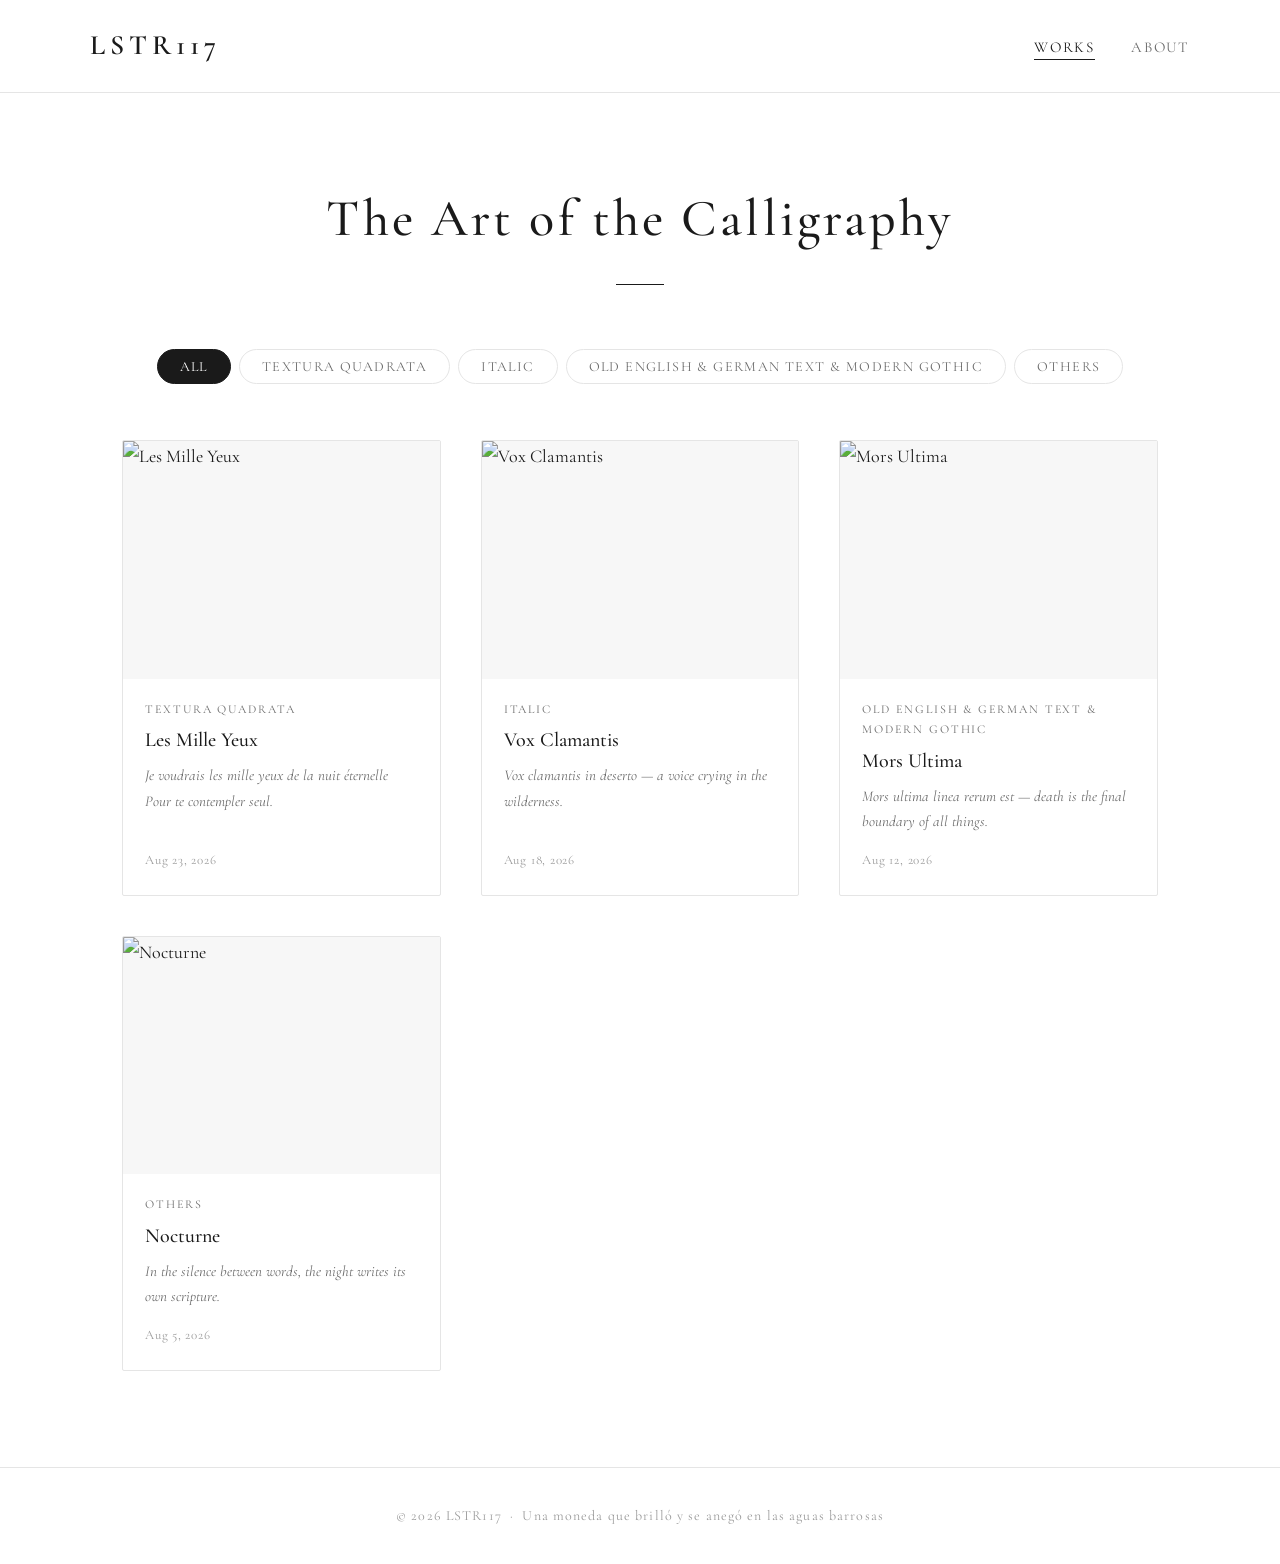
==== index.html @ da309980 "Add files via upload" ====
<!DOCTYPE html>
<html lang="en">
<head>
  <meta charset="UTF-8" />
  <meta name="viewport" content="width=device-width, initial-scale=1.0" />
  <title>LSTR117 — Gothic Calligraphy Portfolio</title>
  <meta name="description" content="LSTR117 — A personal portfolio of English gothic calligraphy: Textura Quadrata, Italic, Old English, and modern gothic scripts." />

  <!-- Google Fonts -->
  <link rel="preconnect" href="https://fonts.googleapis.com" />
  <link rel="preconnect" href="https://fonts.gstatic.com" crossorigin />
  <link href="https://fonts.googleapis.com/css2?family=Unifray:wght@400;500;600&family=Cormorant+Garamond:ital,wght@0,400;0,500;0,600;1,400;1,500&family=Noto+Serif+SC:wght@400;500;600&display=swap" rel="stylesheet" />

  <link rel="stylesheet" href="css/style.css" />
</head>
<body>

  <!-- Header -->
  <header class="site-header">
    <div class="container nav">
      <a href="index.html" class="logo">LSTR117</a>
      <ul class="nav-links">
        <li><a href="index.html" class="active">Works</a></li>
        <li><a href="about.html">About</a></li>
      </ul>
    </div>
  </header>

  <!-- Hero -->
  <section class="hero">
    <div class="container">
      <h1>The Art of the Calligraphy</h1>
      <div class="divider"></div>
    </div>
  </section>

  <!-- Gallery -->
  <main class="container">
    <div class="filter-bar" id="filterBar"><!-- filter buttons injected by JS --></div>
    <div class="gallery" id="gallery"><!-- work cards injected by JS --></div>
    <div class="empty" id="emptyState" style="display:none;">No works in this category yet.</div>
  </main>

  <!-- Modal -->
  <div class="modal-overlay" id="modalOverlay">
    <div class="modal" id="modal"><!-- detail content injected by JS --></div>
  </div>

  <!-- Footer -->
  <footer class="site-footer">
    <div class="container">
      © <span id="year"></span> LSTR117 &nbsp;·&nbsp; Una moneda que brilló y se anegó en las aguas barrosas
    </div>
  </footer>

  <script src="js/works.js"></script>
  <script src="js/main.js"></script>
</body>
</html>
---- css/style.css ----
/* ============================================================
 *  LSTR512 — Minimal Portfolio
 *  White base, black lines
 * ============================================================ */

:root {
  --bg: #ffffff;
  --bg-card: #ffffff;
  --bg-elev: #fafafa;
  --ink: #1a1a1a;
  --ink-soft: #6b6b6b;
  --ink-dim: #9a9a9a;
  --line: #e5e5e5;
  --line-strong: #1a1a1a;
  --accent: #1a1a1a;
  --shadow: none;
  --logo-font: "Unifray", "Cormorant Garamond", Georgia, serif;
  --serif: "Cormorant Garamond", "Noto Serif SC", Georgia, serif;
}

* { margin: 0; padding: 0; box-sizing: border-box; }

html { scroll-behavior: smooth; }

body {
  background: var(--bg);
  color: var(--ink);
  font-family: var(--serif);
  line-height: 1.7;
  font-size: 18px;
  -webkit-font-smoothing: antialiased;
}

a { color: inherit; text-decoration: none; }

img { max-width: 100%; display: block; }

.container {
  max-width: 1100px;
  margin: 0 auto;
  padding: 0 32px;
}

/* ---------- Header ---------- */
.site-header {
  border-bottom: 1px solid var(--line);
  position: sticky;
  top: 0;
  z-index: 50;
  background: rgba(255, 255, 255, 0.95);
}

.nav {
  display: flex;
  align-items: center;
  justify-content: space-between;
  padding: 22px 0;
}

.logo {
  font-family: var(--logo-font);
  font-size: 28px;
  font-weight: 600;
  letter-spacing: 0.18em;
  color: var(--ink);
}

.nav-links {
  display: flex;
  gap: 36px;
  list-style: none;
}

.nav-links a {
  font-size: 15px;
  letter-spacing: 0.12em;
  text-transform: uppercase;
  color: var(--ink-soft);
  position: relative;
  padding-bottom: 4px;
  transition: color 0.25s;
}

.nav-links a:hover,
.nav-links a.active { color: var(--ink); }

.nav-links a.active::after {
  content: "";
  position: absolute;
  left: 0; bottom: 0;
  width: 100%;
  height: 1px;
  background: var(--ink);
}

/* ---------- Hero ---------- */
.hero {
  text-align: center;
  padding: 96px 0 64px;
}

.hero h1 {
  font-family: var(--logo-font);
  font-size: 52px;
  font-weight: 500;
  letter-spacing: 0.06em;
  line-height: 1.15;
  color: var(--ink);
}

.hero .divider {
  width: 48px;
  height: 1px;
  background: var(--ink);
  margin: 36px auto 0;
}

/* ---------- Filter bar ---------- */
.filter-bar {
  display: flex;
  justify-content: center;
  flex-wrap: wrap;
  gap: 8px;
  margin: 0 0 56px;
}

.filter-btn {
  border: 1px solid var(--line);
  background: transparent;
  font-family: var(--serif);
  font-size: 14px;
  letter-spacing: 0.1em;
  text-transform: uppercase;
  color: var(--ink-soft);
  padding: 8px 22px;
  border-radius: 999px;
  cursor: pointer;
  transition: all 0.25s;
}

.filter-btn:hover { color: var(--ink); border-color: var(--ink); }

.filter-btn.active {
  background: var(--ink);
  color: var(--bg);
  border-color: var(--ink);
}

/* ---------- Gallery ---------- */
.gallery {
  display: grid;
  grid-template-columns: repeat(auto-fill, minmax(300px, 1fr));
  gap: 40px;
  padding-bottom: 96px;
}

.work-card {
  background: var(--bg-card);
  border: 1px solid var(--line);
  border-radius: 2px;
  overflow: hidden;
  cursor: pointer;
  transition: border-color 0.3s ease;
  display: flex;
  flex-direction: column;
}

.work-card:hover {
  border-color: var(--ink);
}

.work-card .thumb {
  aspect-ratio: 4 / 3;
  background: #f7f7f7;
  overflow: hidden;
}

.work-card .thumb img {
  width: 100%;
  height: 100%;
  object-fit: cover;
}

.work-card .meta {
  padding: 20px 22px 24px;
  flex: 1;
  display: flex;
  flex-direction: column;
}

.work-card .tag {
  font-size: 12px;
  letter-spacing: 0.16em;
  text-transform: uppercase;
  color: var(--ink-soft);
  margin-bottom: 8px;
}

.work-card h3 {
  font-size: 20px;
  font-weight: 500;
  line-height: 1.3;
  margin-bottom: 10px;
  color: var(--ink);
}

.work-card .excerpt {
  color: var(--ink-soft);
  font-size: 15px;
  font-style: italic;
  display: -webkit-box;
  -webkit-line-clamp: 2;
  -webkit-box-orient: vertical;
  overflow: hidden;
}

.work-card .date {
  margin-top: auto;
  padding-top: 14px;
  font-size: 13px;
  color: var(--ink-dim);
  letter-spacing: 0.06em;
}

/* ---------- Modal ---------- */
.modal-overlay {
  position: fixed;
  inset: 0;
  background: rgba(0, 0, 0, 0.5);
  display: none;
  align-items: flex-start;
  justify-content: center;
  padding: 48px 24px;
  z-index: 100;
  overflow-y: auto;
}

.modal-overlay.open { display: flex; }

.modal {
  background: var(--bg-card);
  max-width: 920px;
  width: 100%;
  border-radius: 2px;
  position: relative;
  border: 1px solid var(--line);
  animation: rise 0.3s ease;
}

@keyframes rise {
  from { opacity: 0; transform: translateY(12px); }
  to { opacity: 1; transform: translateY(0); }
}

.modal-close {
  position: absolute;
  top: 16px; right: 18px;
  background: #fff;
  border: 1px solid var(--line);
  width: 36px; height: 36px;
  border-radius: 50%;
  font-size: 18px;
  cursor: pointer;
  color: var(--ink);
  display: flex;
  align-items: center;
  justify-content: center;
  z-index: 5;
  transition: all 0.2s;
}

.modal-close:hover { background: var(--ink); color: #fff; }

.modal-image {
  width: 100%;
  max-height: 70vh;
  object-fit: contain;
  background: #f7f7f7;
}

.modal-body { padding: 40px 48px 52px; }

.modal-body .tag {
  font-size: 12px;
  letter-spacing: 0.16em;
  text-transform: uppercase;
  color: var(--ink-soft);
}

.modal-body h2 {
  font-family: var(--logo-font);
  font-size: 32px;
  font-weight: 500;
  margin: 8px 0 6px;
  line-height: 1.2;
  color: var(--ink);
}

.modal-body .date {
  font-size: 14px;
  color: var(--ink-dim);
  letter-spacing: 0.06em;
  margin-bottom: 28px;
}

.modal-body .section-label {
  font-size: 12px;
  letter-spacing: 0.18em;
  text-transform: uppercase;
  color: var(--ink-soft);
  margin-bottom: 8px;
  display: flex;
  align-items: center;
  gap: 10px;
}

.modal-body .section-label::after {
  content: "";
  flex: 1;
  height: 1px;
  background: var(--line);
}

.modal-body .english-text {
  font-size: 20px;
  font-style: italic;
  line-height: 1.7;
  margin-bottom: 32px;
  color: var(--ink);
}

.modal-body .materials {
  font-size: 16px;
  color: var(--ink-soft);
  margin-bottom: 32px;
}

.modal-body .thoughts {
  font-size: 17px;
  line-height: 1.8;
  color: var(--ink);
}

/* ---------- About page ---------- */
.about {
  padding: 80px 0 120px;
}

.about-single {
  max-width: 680px;
  margin: 0 auto;
  text-align: center;
}

.about-text h1 {
  font-family: var(--logo-font);
  font-size: 40px;
  font-weight: 500;
  margin-bottom: 8px;
  color: var(--ink);
}

.about-text .role {
  font-size: 17px;
  color: var(--ink-soft);
  font-style: italic;
  letter-spacing: 0.08em;
  margin-bottom: 32px;
}

.about-text p {
  margin-bottom: 22px;
  font-size: 17px;
  line-height: 1.8;
  color: var(--ink);
}

.about-text .contact {
  margin-top: 36px;
  padding-top: 28px;
  border-top: 1px solid var(--line);
}

.about-text .contact-label {
  font-size: 12px;
  letter-spacing: 0.18em;
  text-transform: uppercase;
  color: var(--ink-soft);
  margin-bottom: 10px;
}

.about-text .contact a {
  display: inline-block;
  margin-right: 28px;
  border-bottom: 1px solid var(--line);
  padding-bottom: 3px;
  transition: border-color 0.25s, color 0.25s;
}

.about-text .contact a:hover {
  border-color: var(--ink);
  color: var(--ink);
}

/* ---------- Footer ---------- */
.site-footer {
  border-top: 1px solid var(--line);
  padding: 36px 0;
  text-align: center;
  font-size: 14px;
  color: var(--ink-dim);
  letter-spacing: 0.08em;
}

/* ---------- Empty state ---------- */
.empty {
  text-align: center;
  padding: 80px 0;
  color: var(--ink-soft);
  font-style: italic;
}

/* ---------- Responsive ---------- */
@media (max-width: 760px) {
  .container { padding: 0 20px; }
  .hero { padding: 64px 0 40px; }
  .hero h1 { font-size: 34px; }
  .nav-links { gap: 22px; }
  .nav-links a { font-size: 13px; }
  .gallery { grid-template-columns: 1fr; gap: 28px; }
  .modal-body { padding: 28px 24px 40px; }
  .modal-body h2 { font-size: 24px; }
  .modal-body .english-text { font-size: 17px; }
  .about-text h1 { font-size: 30px; }
}
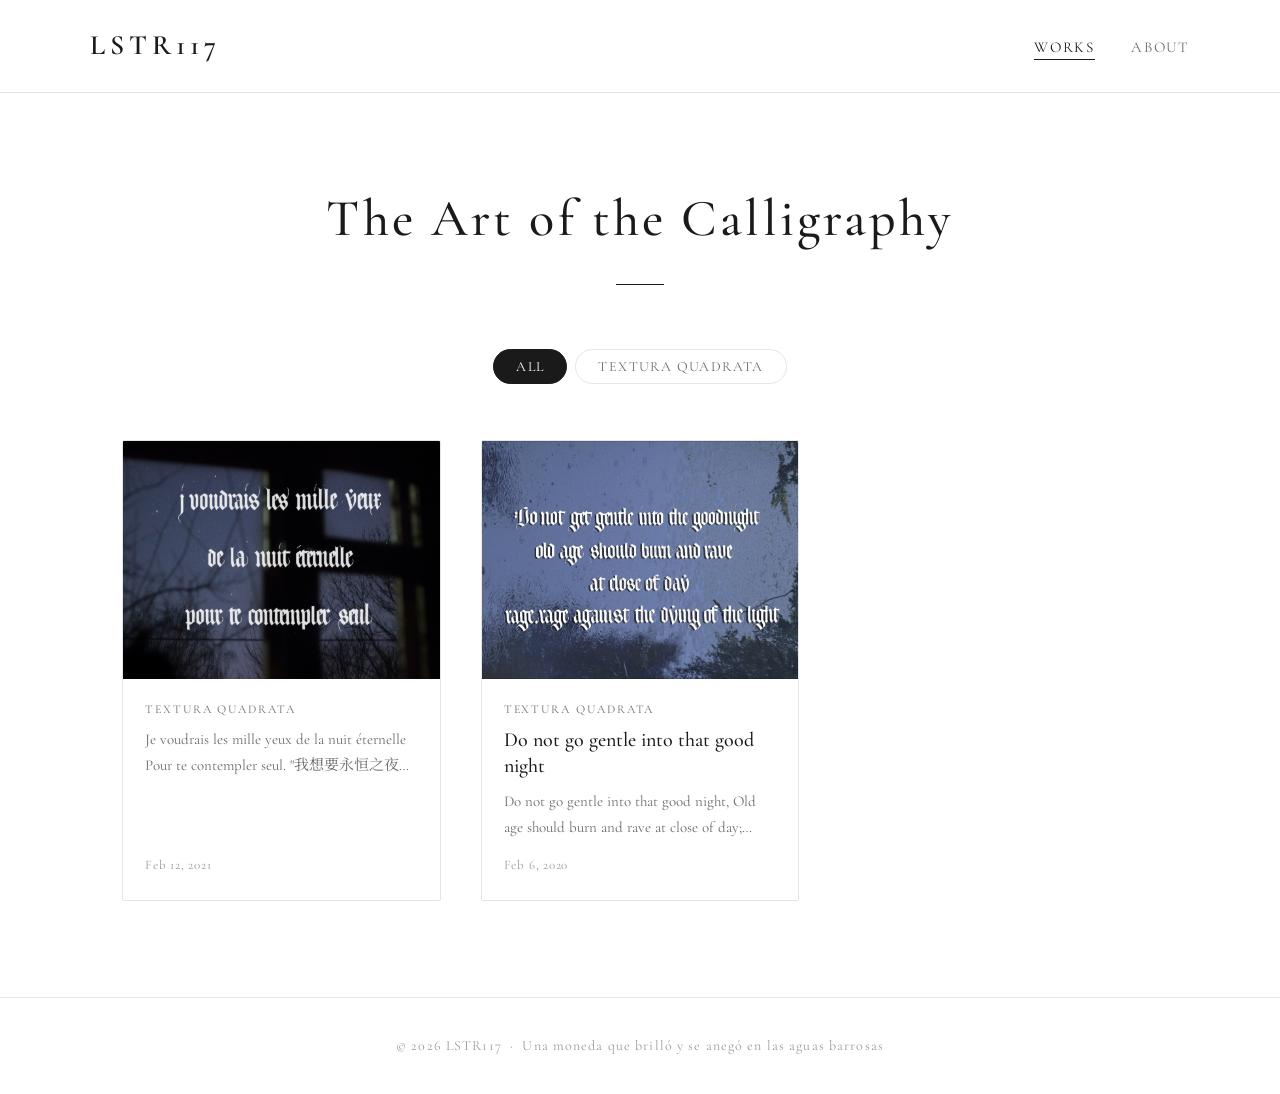
==== commit 517e6b10: "Update index.html" ====
--- a/index.html
+++ b/index.html
@@ -3,7 +3,7 @@
 <head>
   <meta charset="UTF-8" />
   <meta name="viewport" content="width=device-width, initial-scale=1.0" />
-  <title>LSTR117 — Gothic Calligraphy Portfolio</title>
+  <title>LSTR117 — Calligraphy Portfolio</title>
   <meta name="description" content="LSTR117 — A personal portfolio of English gothic calligraphy: Textura Quadrata, Italic, Old English, and modern gothic scripts." />
 
   <!-- Google Fonts -->
--- a/css/style.css
+++ b/css/style.css
@@ -196,6 +196,7 @@
   margin-bottom: 8px;
 }
 
+.work-card h3:empty { display: none; }
 .work-card h3 {
   font-size: 20px;
   font-weight: 500;
@@ -207,7 +208,6 @@
 .work-card .excerpt {
   color: var(--ink-soft);
   font-size: 15px;
-  font-style: italic;
   display: -webkit-box;
   -webkit-line-clamp: 2;
   -webkit-box-orient: vertical;
@@ -323,7 +323,6 @@
 
 .modal-body .english-text {
   font-size: 20px;
-  font-style: italic;
   line-height: 1.7;
   margin-bottom: 32px;
   color: var(--ink);
